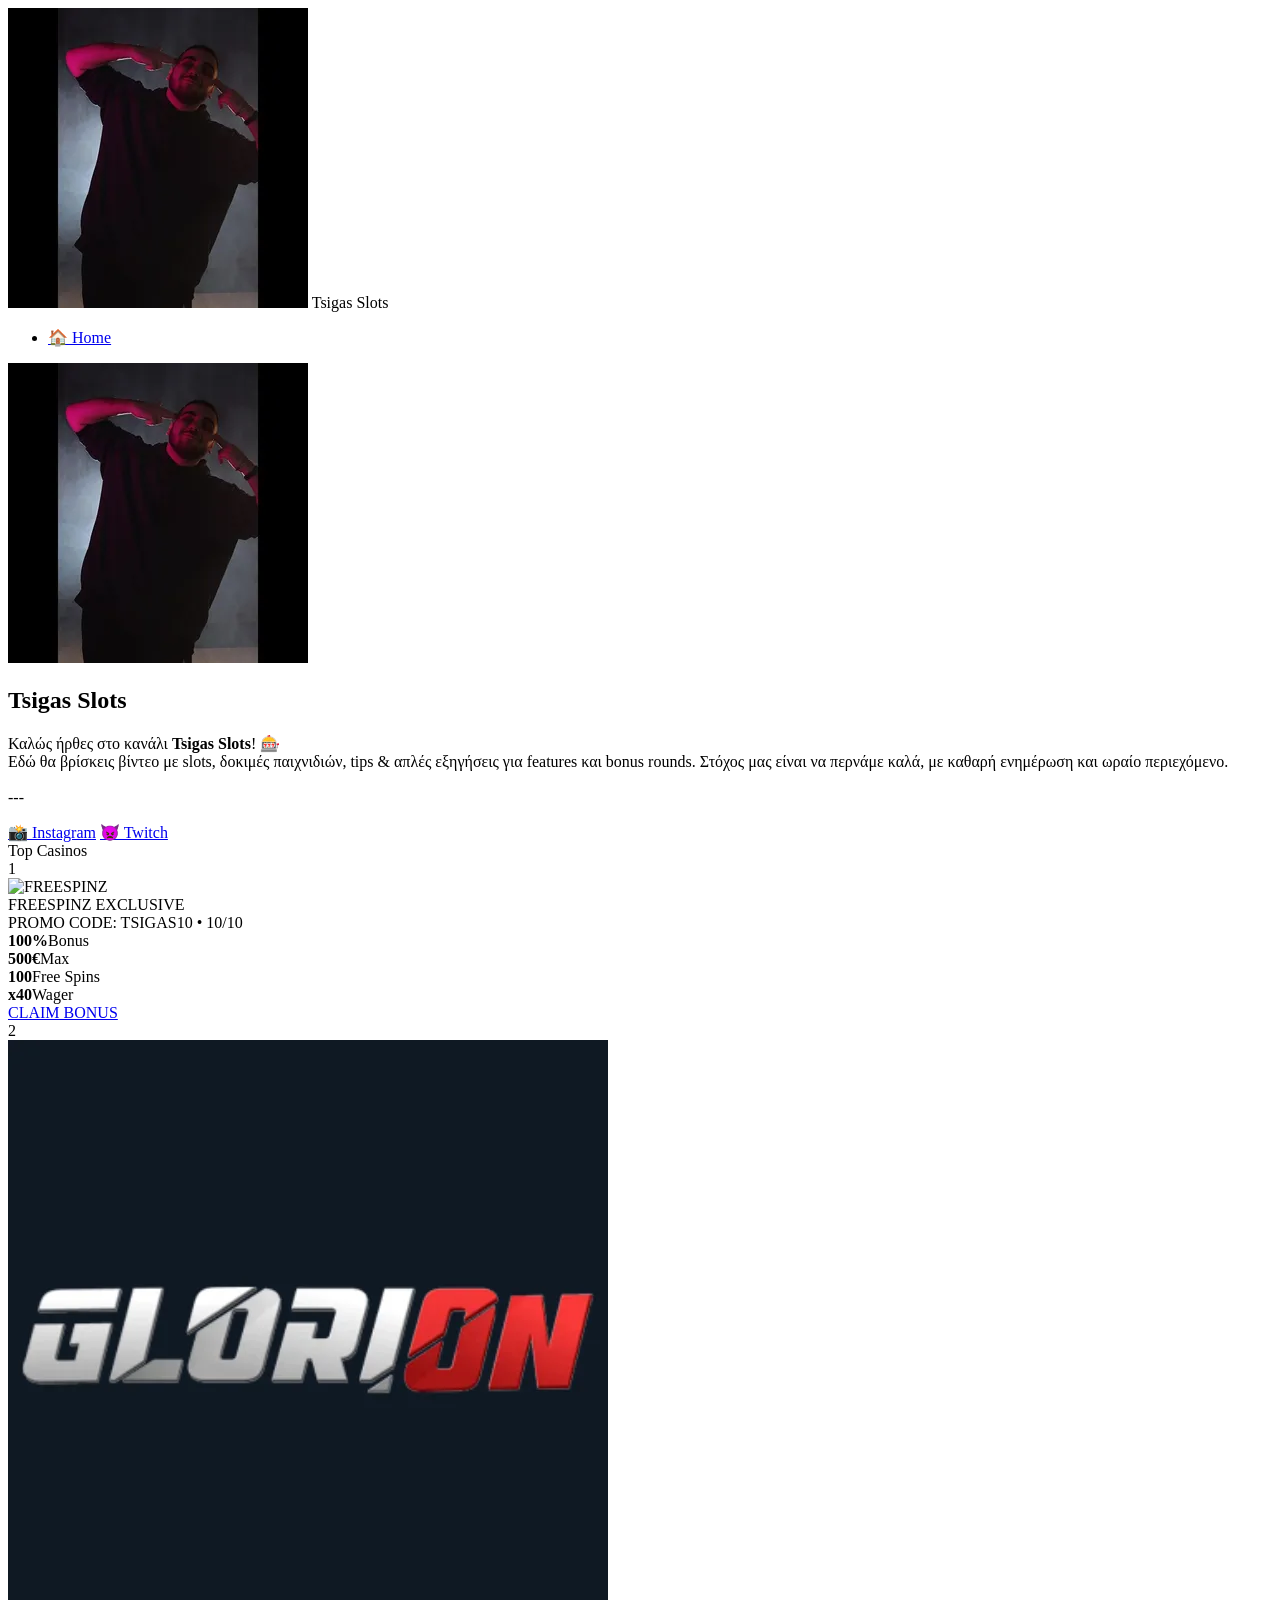
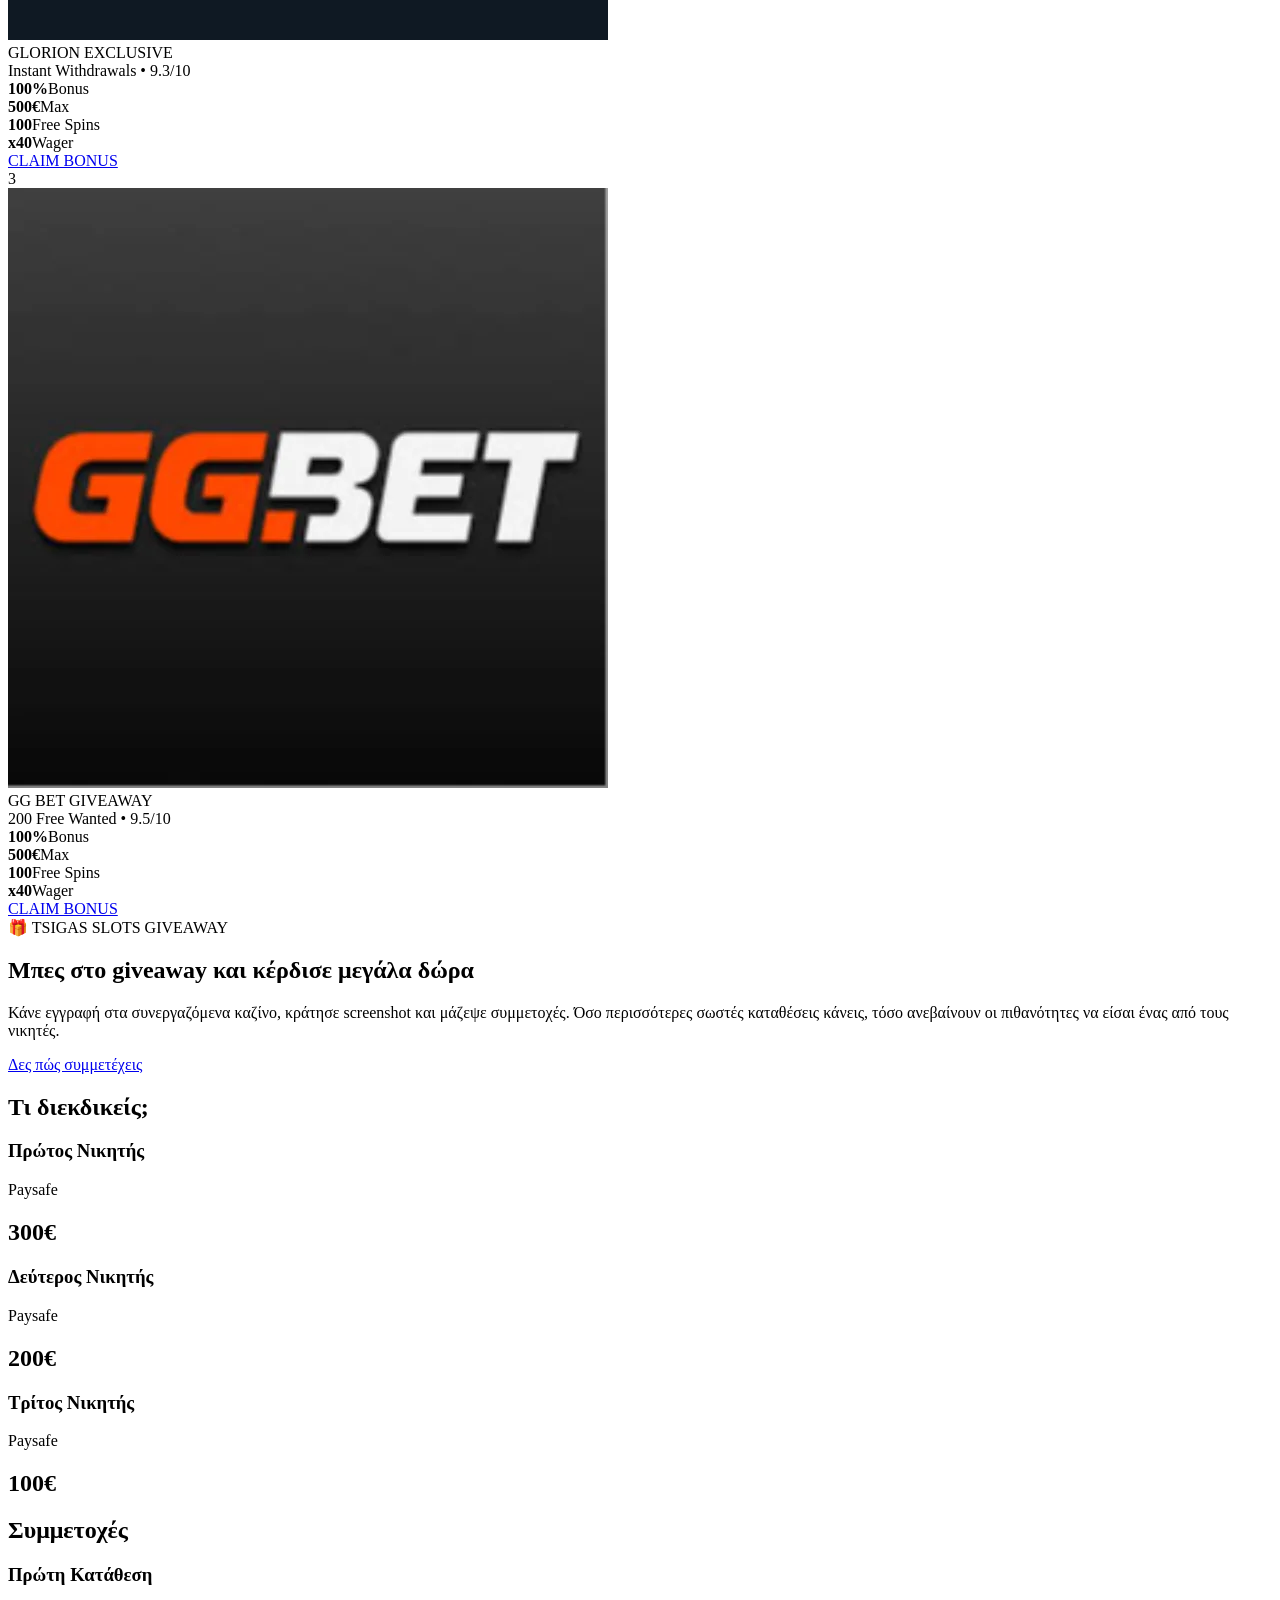
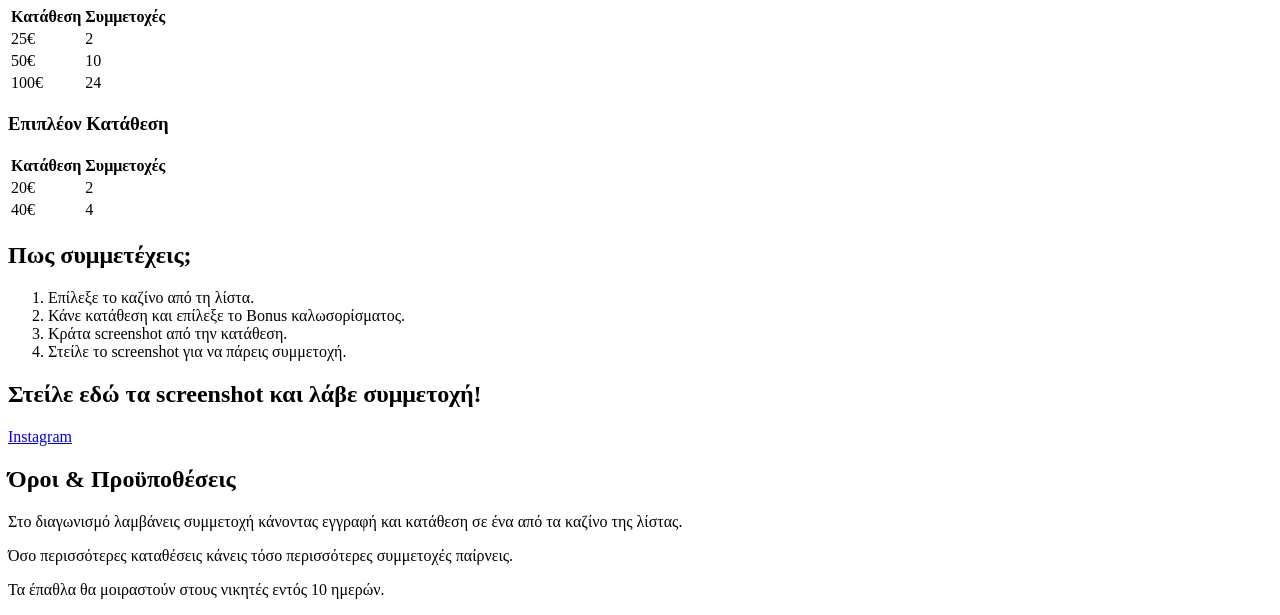
==== index.html @ 9f34b16f "Update and rename index_updated.html to index.html" ====
<!DOCTYPE html>
<html lang="el">
<head>
  <meta charset="UTF-8">
  <meta name="viewport" content="width=device-width, initial-scale=1.0">
  <title>Tsigas Slots - Home</title>
  <link rel="stylesheet" href="style.css">
</head>
<body>

<div class="layout">

  <aside class="sidebar">
    <div class="logo-area">
      <img src="image1.png" alt="Tsigas Logo">
      <span>Tsigas Slots</span>
    </div>
    <ul>
      <li class="active"><a href="index.html">🏠 Home</a></li>
    </ul>
  </aside>

  <main class="content">

    <section class="home-hero">
      <img class="home-logo" src="image1.png" alt="Tsigas Slots Logo">

      <div class="home-text">
        <h1 class="home-title">Tsigas Slots</h1>
        <p class="home-desc">
          Καλώς ήρθες στο κανάλι <strong>Tsigas Slots</strong>! 🎰<br>
          Εδώ θα βρίσκεις βίντεο με slots, δοκιμές παιχνιδιών, tips &amp; απλές εξηγήσεις για features και bonus rounds.
          Στόχος μας είναι να περνάμε καλά, με καθαρή ενημέρωση και ωραίο περιεχόμενο.
          <br><br>
          <em>---</em>
        </p>

        <div class="social-links">
          
          <a class="social-btn" href="https://www.instagram.com/tsigas_wiles?utm_source=ig_web_button_share_sheet&igsh=ZDNlZDc0MzIxNw==" target="_blank" rel="noopener">📸 Instagram</a>
          <a class="social-btn" href="https://www.twitch.tv/tsigas" target="_blank" rel="noopener">👿 Twitch</a>
        </div>
      </div>
    </section>

    <section class="section">
      <div class="section-title"><span>Top Casinos</span></div>
     
    <div class="casino-rows">
        <div class="casino-row">
          <div class="row-rank">1</div>
          <div class="row-brand">
            <div class="row-logo"><img src="FREESPINZ.PNG" alt="FREESPINZ"></div>
            <div>
              <div class="row-name">FREESPINZ <span class="tag">EXCLUSIVE</span></div>
              <div class="row-sub">PROMO CODE: TSIGAS10 • 10/10</div>
            </div>
          </div>
          <div class="row-stats">
            <div><strong>100%</strong><span>Bonus</span></div>
            <div><strong>500€</strong><span>Max</span></div>
            <div><strong>100</strong><span>Free Spins</span></div>
            <div><strong>x40</strong><span>Wager</span></div>
          </div>
        <a class="btn row-btn" href="https://go.aff.freespinz.com/q6861zbm" target="_blank" rel="noopener">CLAIM BONUS</a>
        </div>

      <div class="casino-rows">
        <div class="casino-row">
          <div class="row-rank">2</div>
          <div class="row-brand">
            <div class="row-logo"><img src="GLORION.PNG" alt="GLORION"></div>
            <div>
              <div class="row-name">GLORION <span class="tag">EXCLUSIVE</span></div>
              <div class="row-sub">Instant Withdrawals • 9.3/10</div>
            </div>
          </div>

          <div class="row-stats">
            <div><strong>100%</strong><span>Bonus</span></div>
            <div><strong>500€</strong><span>Max</span></div>
            <div><strong>100</strong><span>Free Spins</span></div>
            <div><strong>x40</strong><span>Wager</span></div>
          </div>

          <a class="btn row-btn" href="https://glrn.lynmonkel.com/?mid=304403_2020038" target="_blank" rel="noopener">CLAIM BONUS</a>
        </div>

        <div class="casino-row">
          <div class="row-rank">3</div>
          <div class="row-brand">
            <div class="row-logo"><img src="GGBET.PNG" alt="GGBET"></div>
            <div>
              <div class="row-name">GG BET <span class="tag">GIVEAWAY</span></div>
              <div class="row-sub">200 Free Wanted • 9.5/10</div>
            </div>
          </div>
          <div class="row-stats">
            <div><strong>100%</strong><span>Bonus</span></div>
            <div><strong>500€</strong><span>Max</span></div>
            <div><strong>100</strong><span>Free Spins</span></div>
            <div><strong>x40</strong><span>Wager</span></div>
          </div>
          <a class="btn row-btn" href="https://ggbetbestoffer.com/l/69b2da420e82d875ff05eee2" target="_blank" rel="noopener">CLAIM BONUS</a>
        </div>
      </div>
    </section>

   <section class="giveaway-hero">
  <div class="giveaway-hero-inner">
    <div class="giveaway-badge">🎁 TSIGAS SLOTS GIVEAWAY</div>

    <h1>Μπες στο giveaway και κέρδισε μεγάλα δώρα</h1>

    <p>
      Κάνε εγγραφή στα συνεργαζόμενα καζίνο, κράτησε screenshot και μάζεψε συμμετοχές.
      Όσο περισσότερες σωστές καταθέσεις κάνεις, τόσο ανεβαίνουν οι πιθανότητες να είσαι
      ένας από τους νικητές.
    </p>

    <a href="#how-to" class="giveaway-hero-btn">Δες πώς συμμετέχεις</a>
  </div>
</section>
<!-- ===== PRIZES ===== -->
<section class="giveaway-prizes">
  <h2>Τι διεκδικείς;</h2>

  <div class="prize-grid">
    <div class="prize-card gold">
      <h3>Πρώτος Νικητής</h3>
      <p>Paysafe</p>
      <h2>300€</h2>
    </div>

    <div class="prize-card silver">
      <h3>Δεύτερος Νικητής</h3>
      <p>Paysafe</p>
      <h2>200€</h2>
    </div>

    <div class="prize-card bronze">
      <h3>Τρίτος Νικητής</h3>
      <p>Paysafe</p>
      <h2>100€</h2>
    </div>
  </div>
</section>



<!-- ===== PARTICIPATIONS TABLE ===== -->
<section class="giveaway-table">

<h2>Συμμετοχές</h2>

<div class="table-box">

<h3>Πρώτη Κατάθεση</h3>

<table>
<tr>
<th>Κατάθεση</th>
<th>Συμμετοχές</th>
</tr>

<tr>
<td>25€</td>
<td>2</td>
</tr>

<tr>
<td>50€</td>
<td>10</td>
</tr>

<tr>
<td>100€</td>
<td>24</td>
</tr>
</table>

</div>


<div class="table-box">

<h3>Επιπλέον Κατάθεση</h3>

<table>
<tr>
<th>Κατάθεση</th>
<th>Συμμετοχές</th>
</tr>

<tr>
<td>20€</td>
<td>2</td>
</tr>

<tr>
<td>40€</td>
<td>4</td>
</tr>
</table>

</div>

</section>



<!-- ===== HOW TO PARTICIPATE ===== -->
<section class="how-to">

<h2>Πως συμμετέχεις;</h2>

<ol>
<li>Επίλεξε το καζίνο από τη λίστα.</li>
<li>Κάνε κατάθεση και επίλεξε το Bonus καλωσορίσματος.</li>
<li>Κράτα screenshot από την κατάθεση.</li>
<li>Στείλε το screenshot για να πάρεις συμμετοχή.</li>
</ol>

</section>



<!-- ===== SEND SCREENSHOT ===== -->
<section id="how-to" class="send-screenshot">

<h2>Στείλε εδώ τα screenshot και λάβε συμμετοχή!</h2>

<div class="social-links">


<a href="https://www.instagram.com/tsigas_wiles?utm_source=ig_web_button_share_sheet&igsh=ZDNlZDc0MzIxNw==">Instagram</a>

</div>

</section>



<!-- ===== TERMS ===== -->
<section class="terms">

<h2>Όροι & Προϋποθέσεις</h2>

<p>
Στο διαγωνισμό λαμβάνεις συμμετοχή κάνοντας εγγραφή και κατάθεση σε ένα από τα καζίνο της λίστας.
</p>

<p>
Όσο περισσότερες καταθέσεις κάνεις τόσο περισσότερες συμμετοχές παίρνεις.
</p>

<p>
Τα έπαθλα θα μοιραστούν στους νικητές εντός 10 ημερών.
</p>

</section>
    
  </main>
</div>

</body>
</html>
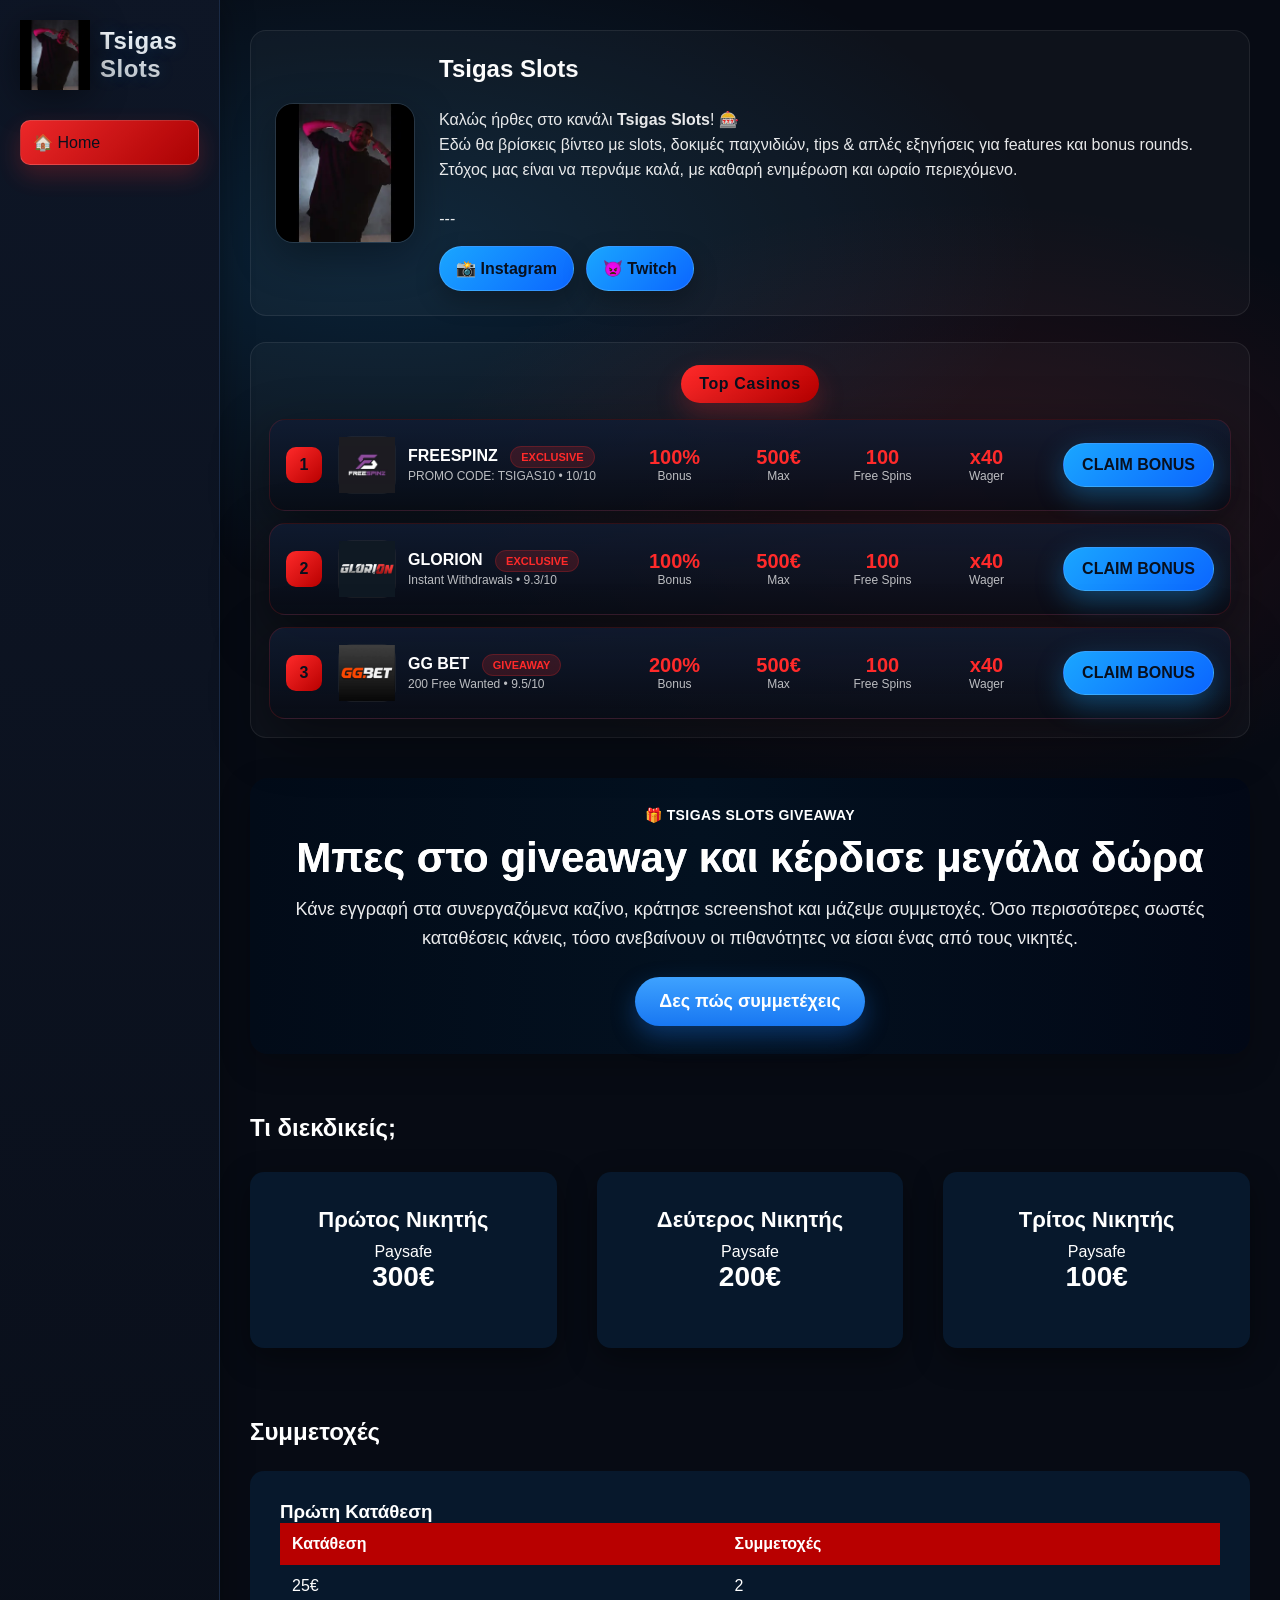
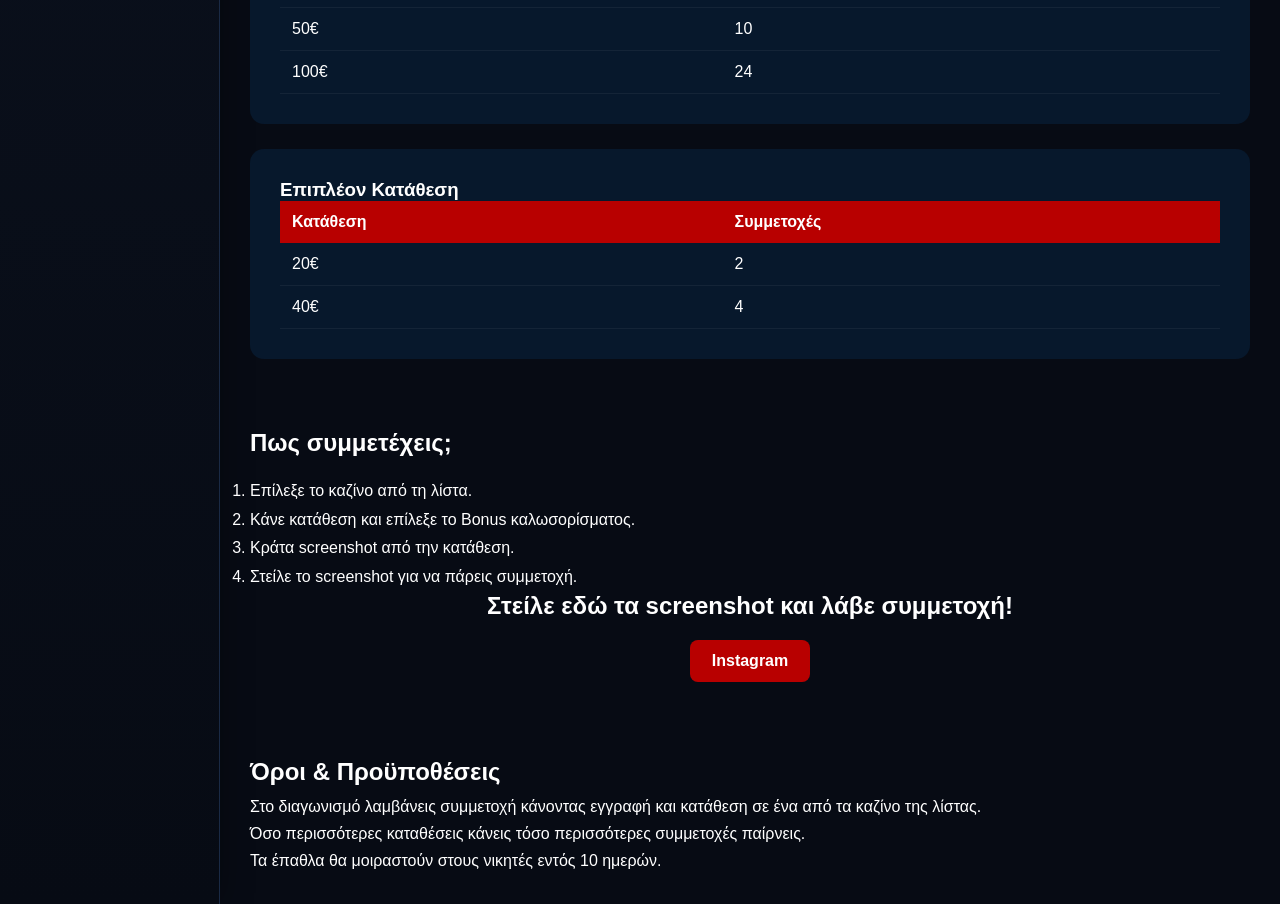
==== commit e6d316b6: "Update bonus percentage from 100% to 200%" ====
--- a/index.html
+++ b/index.html
@@ -96,7 +96,7 @@
             </div>
           </div>
           <div class="row-stats">
-            <div><strong>100%</strong><span>Bonus</span></div>
+            <div><strong>200%</strong><span>Bonus</span></div>
             <div><strong>500€</strong><span>Max</span></div>
             <div><strong>100</strong><span>Free Spins</span></div>
             <div><strong>x40</strong><span>Wager</span></div>
--- a/style.css
+++ b/style.css
@@ -0,0 +1,803 @@
+:root{
+  /* Logo-inspired palette */
+  --bg: #070b14;            /* very deep navy */
+  --panel: #0e1626;         /* sidebar/panels */
+  --card: #101c33;          /* cards */
+  --stroke: #1a2a45;        /* borders */
+
+  --blue: #1aa6ff;          /* electric blue */
+  --blue2:#0b66ff;          /* deep blue */
+  --gold: #ff2a2a;          /* warm gold */
+  --gold2:#b80000;          /* orange-gold */
+
+  --text: #ffffff;
+  --muted: rgba(255,255,255,.72);
+
+  --glowBlue: rgba(26,166,255,.35);
+  --glowGold: rgba(255,42,42,.25);
+}
+
+* {
+  margin: 0;
+  padding: 0;
+  box-sizing: border-box;
+  font-family: Arial, sans-serif;
+}
+
+body {
+  background: radial-gradient(1200px 600px at 30% 10%, rgba(26,166,255,.15), transparent 55%),
+              radial-gradient(900px 500px at 75% 20%, rgba(255,42,42,.12), transparent 60%),
+              var(--bg);
+  color: var(--text);
+}
+
+.layout {
+  display: flex;
+}
+
+/* SIDEBAR */
+.sidebar {
+  width: 220px;
+  background: linear-gradient(180deg, rgba(14,22,38,.98), rgba(7,11,20,.98));
+  min-height: 100vh;
+  padding: 20px;
+  border-right: 1px solid var(--stroke);
+  box-shadow: 0 0 30px rgba(0,0,0,.35);
+}
+
+.sidebar ul {
+  list-style: none;
+}
+
+.sidebar li {
+  padding: 12px;
+  cursor: pointer;
+  opacity: 0.92;
+  border-radius: 10px;
+  border: 1px solid transparent;
+  transition: all .18s ease;
+}
+
+/* Active / Hover = logo gold highlight */
+.sidebar li.active,
+.sidebar li:hover {
+  background: linear-gradient(135deg, var(--gold), var(--gold2));
+  color: #08101e;
+  border-color: rgba(255,255,255,.18);
+  box-shadow: 0 10px 24px var(--glowGold);
+}
+
+.sidebar li.active a { color: #08101e; }
+
+/* SIDEBAR LINKS FIX */
+.sidebar a {
+  color: inherit;
+  text-decoration: none;
+  display: block;
+}
+
+/* LOGO */
+.logo-area {
+  display: flex;
+  align-items: center;
+  gap: 10px;
+  margin-bottom: 30px;
+}
+
+.logo-area img {
+  width: 70px;
+  filter: drop-shadow(0 6px 18px rgba(0,0,0,.45));
+}
+
+.logo-area span {
+  font-size: 24px;
+  font-weight: bold;
+  letter-spacing: .5px;
+  background: linear-gradient(180deg, #ffffff, rgba(255,255,255,.75));
+  -webkit-background-clip: text;
+  background-clip: text;
+  color: transparent;
+  text-shadow: 0 0 18px rgba(26,166,255,.18);
+}
+
+/* CONTENT */
+.content {
+  flex: 1;
+  padding: 30px;
+}
+
+.content h1 {
+  margin-bottom: 25px;
+  background: linear-gradient(90deg, #ffffff, rgba(255,255,255,.85));
+  -webkit-background-clip: text;
+  background-clip: text;
+  color: transparent;
+}
+
+/* CASINO CARD */
+.casino-card {
+  background: linear-gradient(180deg, rgba(16,28,51,.92), rgba(10,16,32,.92));
+  border-radius: 16px;
+  padding: 28px;
+  display: flex;
+  align-items: center;
+  gap: 20px;
+  margin-bottom: 20px;
+  border: 1px solid var(--stroke);
+  min-height: 120px;
+  box-shadow: 0 14px 40px rgba(0,0,0,.35);
+}
+
+/* HIGHLIGHT CARD = blue glow like logo */
+.casino-card.highlight {
+  border: 1px solid rgba(26,166,255,.55);
+  box-shadow:
+    0 0 0 1px rgba(26,166,255,.12),
+    0 0 22px rgba(26,166,255,.18),
+    0 18px 55px rgba(0,0,0,.45);
+}
+
+/* LOGO */
+.casino-logo {
+  width: 70px;
+  height: 70px;
+  background: linear-gradient(180deg, rgba(7,11,20,.9), rgba(14,22,38,.9));
+  border-radius: 12px;
+  border: 1px solid rgba(255,255,255,.08);
+  display: flex;
+  align-items: center;
+  justify-content: center;
+  box-shadow: 0 10px 26px rgba(0,0,0,.35);
+}
+
+.casino-logo img {
+  max-width: 100%;
+  max-height: 100%;
+  object-fit: contain;
+}
+
+/* RANK = gold like the "777" frame */
+.rank {
+  font-size: 28px;
+  color: var(--gold);
+  width: 40px;
+  text-shadow: 0 0 14px rgba(255,42,42,.20);
+}
+
+/* INFO */
+.info h3 {
+  margin-bottom: 5px;
+}
+
+/* STATS */
+.stats {
+  display: flex;
+  gap: 25px;
+  flex: 1;
+}
+
+.stats div {
+  text-align: center;
+}
+
+.stats strong {
+  color: #cfefff;
+  font-size: 18px;
+  text-shadow: 0 0 18px rgba(26,166,255,.18);
+}
+
+.stats span {
+  display: block;
+  font-size: 12px;
+  color: var(--muted);
+}
+
+/* BUTTON = blue -> gold like logo lighting */
+.btn {
+  background: linear-gradient(135deg, var(--blue), var(--blue2));
+  color: #08101e;
+  padding: 14px 22px;
+  border-radius: 25px;
+  text-decoration: none;
+  font-weight: bold;
+  white-space: nowrap;
+  border: 1px solid rgba(255,255,255,.14);
+  box-shadow: 0 10px 28px var(--glowBlue);
+  transition: transform .18s ease, box-shadow .18s ease, filter .18s ease;
+}
+
+.btn:hover {
+  transform: scale(1.03);
+  background: linear-gradient(135deg, var(--gold), var(--gold2));
+  box-shadow: 0 10px 28px var(--glowGold);
+  filter: brightness(1.02);
+}
+
+/* MOBILE */
+@media (max-width: 900px) {
+  .sidebar {
+    display: none;
+  }
+
+  .casino-card {
+    flex-direction: column;
+    align-items: flex-start;
+    gap: 15px;
+    padding: 25px;
+  }
+
+  .casino-logo {
+    width: 80px;
+    height: 80px;
+  }
+
+  .stats {
+    width: 100%;
+    justify-content: space-between;
+  }
+
+  .btn {
+    width: 100%;
+    text-align: center;
+    font-size: 16px;
+  }
+}
+/* HOME HERO */
+.home-hero{
+  display:flex;
+  align-items:center;
+  gap:24px;
+  padding:24px;
+  border-radius:16px;
+  border: 1px solid rgba(255,255,255,0.08);
+  background: rgba(255,255,255,0.03);
+}
+
+.home-logo{
+  width:140px;
+  height:140px;
+  border-radius:18px;
+  object-fit:cover;
+  box-shadow: 0 14px 40px rgba(0,0,0,0.35);
+  border: 1px solid rgba(255,255,255,0.10);
+}
+
+.home-title{
+  margin-bottom:10px;
+}
+
+.home-desc{
+  opacity: 0.9;
+  line-height: 1.55;
+  max-width: 820px;
+}
+
+/* SOCIAL LINKS */
+.social-links{
+  margin-top:14px;
+  display:flex;
+  flex-wrap:wrap;
+  gap:12px;
+}
+
+.social-btn{
+  display:inline-flex;
+  align-items:center;
+  gap:8px;
+  padding:12px 16px;
+  border-radius:999px;
+  text-decoration:none;
+  font-weight:700;
+
+  /* fallback που δουλεύει και με το παλιό css */
+  background: rgba(57,211,83,0.95);
+  color:#000;
+  box-shadow: 0 10px 24px rgba(0,0,0,0.25);
+  transition: transform .18s ease, filter .18s ease;
+}
+
+.social-btn:hover{
+  transform: translateY(-1px);
+  filter: brightness(1.05);
+}
+
+/* Αν έχεις βάλει την καινούργια παλέτα (blue/gold), θα “κουμπώσει” αυτόματα */
+:root{
+  --blue: #1aa6ff;
+  --blue2:#0b66ff;
+  --gold: #ff2a2a;
+  --gold2:#b80000;
+}
+.social-btn{
+  background: linear-gradient(135deg, var(--blue), var(--blue2));
+  color: #08101e;
+  border: 1px solid rgba(255,255,255,0.14);
+}
+.social-btn:hover{
+  background: linear-gradient(135deg, var(--gold), var(--gold2));
+}
+
+/* MOBILE */
+@media (max-width: 900px){
+  .home-hero{
+    flex-direction: column;
+    align-items:flex-start;
+  }
+  .home-logo{
+    width:110px;
+    height:110px;
+  }
+  .social-btn{
+    width:100%;
+    justify-content:center;
+  }
+}
+/* --- SECTIONS --- */
+.section{
+  margin-top: 26px;
+  padding: 18px;
+  border-radius: 16px;
+  border: 1px solid rgba(255,255,255,.08);
+  background: rgba(255,255,255,.03);
+}
+
+.section-title{
+  display:flex;
+  justify-content:center;
+  margin: 4px 0 16px;
+}
+.section-title span{
+  padding: 10px 18px;
+  border-radius: 999px;
+  font-weight: 900;
+  letter-spacing: .6px;
+  color:#08101e;
+  background: linear-gradient(135deg, var(--gold), var(--gold2));
+  box-shadow: 0 12px 26px var(--glowGold);
+}
+
+/* --- STREAMERS GRID --- */
+.streamers-grid{
+  display:grid;
+  grid-template-columns: repeat(4, minmax(0, 1fr));
+  gap: 14px;
+}
+.streamer-card{
+  text-decoration:none;
+  color: var(--text);
+  border-radius: 14px;
+  padding: 16px;
+  border: 1px solid rgba(255,255,255,.08);
+  background: linear-gradient(180deg, rgba(16,28,51,.78), rgba(7,11,20,.72));
+  box-shadow: 0 14px 40px rgba(0,0,0,.35);
+  transition: transform .18s ease, border-color .18s ease, box-shadow .18s ease;
+  text-align:center;
+}
+.streamer-card:hover{
+  transform: translateY(-2px);
+  border-color: rgba(255,42,42,.30);
+  box-shadow: 0 18px 55px rgba(0,0,0,.45), 0 0 22px rgba(255,42,42,.12);
+}
+.avatar{
+  width: 92px;
+  height: 92px;
+  border-radius: 50%;
+  object-fit: cover;
+  border: 4px solid rgba(255,42,42,.55);
+  box-shadow: 0 14px 35px rgba(0,0,0,.45);
+  margin: 4px auto 12px;
+  display:block;
+}
+.name{
+  font-weight: 900;
+  color: var(--gold);
+  font-size: 18px;
+}
+.meta{
+  margin-top: 6px;
+  font-size: 12px;
+  color: var(--muted);
+}
+
+/* --- TOP CASINOS ROWS --- */
+.casino-rows{ display:flex; flex-direction:column; gap: 12px; }
+.casino-row{
+  display:flex;
+  align-items:center;
+  gap: 16px;
+  padding: 16px;
+  border-radius: 16px;
+  border: 1px solid rgba(255,42,42,.16);
+  background: linear-gradient(180deg, rgba(16,28,51,.80), rgba(7,11,20,.78));
+  box-shadow: 0 18px 55px rgba(0,0,0,.45);
+}
+.row-rank{
+  width: 36px;
+  height: 36px;
+  display:flex;
+  align-items:center;
+  justify-content:center;
+  border-radius: 10px;
+  font-weight: 900;
+  color:#08101e;
+  background: linear-gradient(135deg, var(--gold), var(--gold2));
+}
+.row-brand{
+  display:flex;
+  align-items:center;
+  gap: 12px;
+  min-width: 260px;
+}
+.row-logo{
+  width: 58px; height: 58px;
+  border-radius: 14px;
+  background: rgba(0,0,0,.28);
+  border: 1px solid rgba(255,255,255,.08);
+  display:flex; align-items:center; justify-content:center;
+}
+.row-logo img{ max-width:100%; max-height:100%; object-fit:contain; }
+.row-name{ font-weight: 900; }
+.tag{
+  margin-left: 8px;
+  font-size: 11px;
+  padding: 4px 10px;
+  border-radius: 999px;
+  background: rgba(255,42,42,.16);
+  border: 1px solid rgba(255,42,42,.22);
+  color: var(--gold);
+}
+.row-sub{ margin-top: 4px; font-size: 12px; color: var(--muted); }
+
+.row-stats{
+  display:flex;
+  gap: 18px;
+  flex: 1;
+  justify-content: center;
+}
+.row-stats div{ text-align:center; min-width: 86px; }
+.row-stats strong{ color: var(--gold); font-size: 20px; }
+.row-stats span{ display:block; font-size: 12px; color: var(--muted); }
+
+.row-btn{ padding: 12px 18px; border-radius: 999px; }
+
+/* --- WEEK BAR + SCHEDULE --- */
+.week-bar{
+  display:flex;
+  gap: 10px;
+  padding: 10px;
+  border-radius: 14px;
+  background: rgba(0,0,0,.25);
+  border: 1px solid rgba(255,255,255,.08);
+  overflow:auto;
+}
+.day{
+  border: 1px solid rgba(255,255,255,.12);
+  background: rgba(255,255,255,.04);
+  color: var(--text);
+  padding: 10px 14px;
+  border-radius: 999px;
+  cursor:pointer;
+  font-weight: 800;
+  white-space:nowrap;
+}
+.day.active{
+  background: linear-gradient(135deg, var(--gold), var(--gold2));
+  color: #08101e;
+  border-color: rgba(255,255,255,.18);
+  box-shadow: 0 12px 24px var(--glowGold);
+}
+
+.schedule-grid{
+  margin-top: 14px;
+  display:grid;
+  grid-template-columns: repeat(4, minmax(0, 1fr));
+  gap: 14px;
+}
+.slot-card{
+  border-radius: 16px;
+  border: 1px solid rgba(255,42,42,.20);
+  background: linear-gradient(180deg, rgba(16,28,51,.80), rgba(7,11,20,.78));
+  box-shadow: 0 18px 55px rgba(0,0,0,.45);
+  padding: 14px;
+  text-align:center;
+  position:relative;
+}
+.slot-time{
+  position:absolute;
+  top: 10px; left: 10px; right: 10px;
+  border-radius: 12px;
+  padding: 10px 12px;
+  font-weight: 900;
+  color:#08101e;
+  background: linear-gradient(135deg, var(--gold), var(--gold2));
+}
+.slot-avatar{
+  width: 110px;
+  height: 110px;
+  border-radius: 50%;
+  object-fit: cover;
+  border: 4px solid rgba(255,42,42,.55);
+  margin: 58px auto 12px;
+  display:block;
+}
+.slot-name{
+  font-weight: 900;
+  font-size: 18px;
+}
+
+/* RESPONSIVE */
+@media (max-width: 1100px){
+  .streamers-grid{ grid-template-columns: repeat(2, 1fr); }
+  .schedule-grid{ grid-template-columns: repeat(2, 1fr); }
+  .row-brand{ min-width: 200px; }
+}
+@media (max-width: 650px){
+  .streamers-grid{ grid-template-columns: 1fr; }
+  .schedule-grid{ grid-template-columns: 1fr; }
+  .casino-row{ flex-direction: column; align-items: flex-start; }
+  .row-stats{ justify-content: space-between; width:100%; }
+  .row-btn{ width:100%; text-align:center; }
+}
+/* Our Streamers title -> BLUE (μόνο αυτό) */
+.section-title.blue span{
+  background: linear-gradient(135deg, var(--blue), var(--blue2));
+  color: #08101e;
+  box-shadow: 0 12px 26px var(--glowBlue);
+}
+
+/* (προαιρετικό) Αν θες και τα ονόματα των streamers να γίνουν μπλε αντί χρυσά */
+.section-title.blue ~ .streamers-grid .name{
+  color: #cfefff;
+  text-shadow: 0 0 18px rgba(26,166,255,.25);
+}
+
+/* (προαιρετικό) Αν θες και το περίγραμμα του avatar να γίνει μπλε */
+.section-title.blue ~ .streamers-grid .avatar{
+  border-color: rgba(26,166,255,.60);
+}
+.giveaway-hero{
+  background: linear-gradient(90deg,#020b18,#031120,#020816);
+  padding:40px 30px;
+  border-radius:18px;
+
+  width:100%;
+  max-width:1100px;
+
+  margin-left:auto;
+  margin-right:auto;
+  margin-top:40px;
+  margin-bottom:40px;
+}
+
+.giveaway-hero-inner{
+  text-align:center;
+}
+
+.giveaway-hero h1{
+  font-size:42px;
+  margin-bottom:16px;
+}
+
+.giveaway-hero p{
+  max-width:750px;
+  margin:0 auto 25px auto;
+  line-height:1.6;
+}
+
+.giveaway-hero-btn{
+  display:inline-block;
+  padding:14px 26px;
+  border-radius:40px;
+  background:linear-gradient(180deg,#3ea2ff,#1877f2);
+  color:white;
+  text-decoration:none;
+  font-weight:700;
+}
+/* ========================= */
+/* GIVEAWAY SECTIONS */
+/* ========================= */
+
+.giveaway-prizes {
+  margin-top:60px;
+}
+
+.prize-grid{
+  display:grid;
+  grid-template-columns:repeat(3,1fr);
+  gap:40px;
+  margin-top:30px;
+}
+
+.prize-card{
+  background:#07182c;
+  border-radius:14px;
+  padding:35px;
+  text-align:center;
+  box-shadow:0 10px 30px rgba(0,0,0,0.4);
+}
+
+.prize-card h3{
+  font-size:22px;
+  margin-bottom:10px;
+}
+
+.prize-card h2{
+  font-size:28px;
+  margin-bottom:20px;
+}
+
+.prize-card img{
+  width:120px;
+  margin-top:10px;
+}
+
+/* ========================= */
+/* PARTICIPATION TABLE */
+/* ========================= */
+
+.giveaway-table{
+  margin-top:70px;
+}
+
+.table-box{
+  background:#07182c;
+  padding:30px;
+  border-radius:14px;
+  margin-top:25px;
+}
+
+.table-box table{
+  width:100%;
+  border-collapse:collapse;
+}
+
+.table-box th{
+  background:#b80000;
+  padding:12px;
+  text-align:left;
+}
+
+.table-box td{
+  padding:12px;
+  border-bottom:1px solid rgba(255,255,255,0.05);
+}
+
+/* ========================= */
+/* HOW TO */
+/* ========================= */
+
+.how-to{
+  margin-top:70px;
+}
+
+.how-to ol{
+  margin-top:20px;
+  line-height:1.8;
+}
+
+/* ========================= */
+/* SEND SCREENSHOT */
+/* ========================= */
+
+.send-screenshot{
+  text-align:center;
+}
+
+.send-screenshot .social-links{
+  display:flex;
+  justify-content:center;
+  gap:20px;
+  margin-top:20px;
+}
+
+.send-screenshot .social-links a{
+  padding:12px 22px;
+  background:#b80000;
+  border-radius:8px;
+  text-decoration:none;
+  color:white;
+  font-weight:600;
+}
+/* ========================= */
+/* TERMS */
+/* ========================= */
+
+.terms{
+  margin-top:70px;
+  line-height:1.7;
+}
+
+/* ========================= */
+/* MOBILE */
+/* ========================= */
+
+@media (max-width:900px){
+
+.prize-grid{
+  grid-template-columns:1fr;
+}
+
+}
+.giveaway-hero{
+  background: linear-gradient(90deg, #020b18 0%, #031120 45%, #020816 100%);
+  padding: 28px 32px;
+  border-radius: 18px;
+
+  max-width:1100px;
+  width:100%;
+
+  margin:40px auto;   /* αυτό το κεντράρει */
+
+  box-shadow: 0 10px 30px rgba(0,0,0,0.25);
+}
+
+.giveaway-hero-inner{
+  max-width: 1100px;
+}
+
+.giveaway-badge{
+  display: inline-flex;
+  align-items: center;
+  gap: 8px;
+  font-size: 14px;
+  font-weight: 700;
+  color: #ffffff;
+  letter-spacing: 0.4px;
+  margin-bottom: 12px;
+}
+
+.giveaway-hero h1{
+  font-size: 42px;
+  line-height: 1.1;
+  font-weight: 800;
+  color: #ffffff;
+  margin: 0 0 14px;
+}
+
+.giveaway-hero p{
+  max-width: 1100px;
+  font-size: 18px;
+  line-height: 1.6;
+  color: rgba(255,255,255,0.92);
+  margin: 0 0 24px;
+}
+
+.giveaway-hero-btn{
+  display: inline-block;
+  padding: 14px 24px;
+  background: linear-gradient(180deg, #3ea2ff 0%, #1877f2 100%);
+  color: #fff;
+  text-decoration: none;
+  font-weight: 700;
+  font-size: 18px;
+  border-radius: 999px;
+  box-shadow: 0 10px 24px rgba(24,119,242,0.35);
+  transition: transform 0.2s ease, box-shadow 0.2s ease;
+}
+
+.giveaway-hero-btn:hover{
+  transform: translateY(-2px);
+  box-shadow: 0 14px 28px rgba(24,119,242,0.42);
+}
+
+@media (max-width: 768px){
+  .giveaway-hero{
+    padding: 22px 18px;
+    border-radius: 14px;
+  }
+
+  .giveaway-hero h1{
+    font-size: 30px;
+  }
+
+  .giveaway-hero p{
+    font-size: 16px;
+  }
+
+  .giveaway-hero-btn{
+    width: 100%;
+    text-align: center;
+    font-size: 17px;
+    padding: 14px 18px;
+  }
+}
